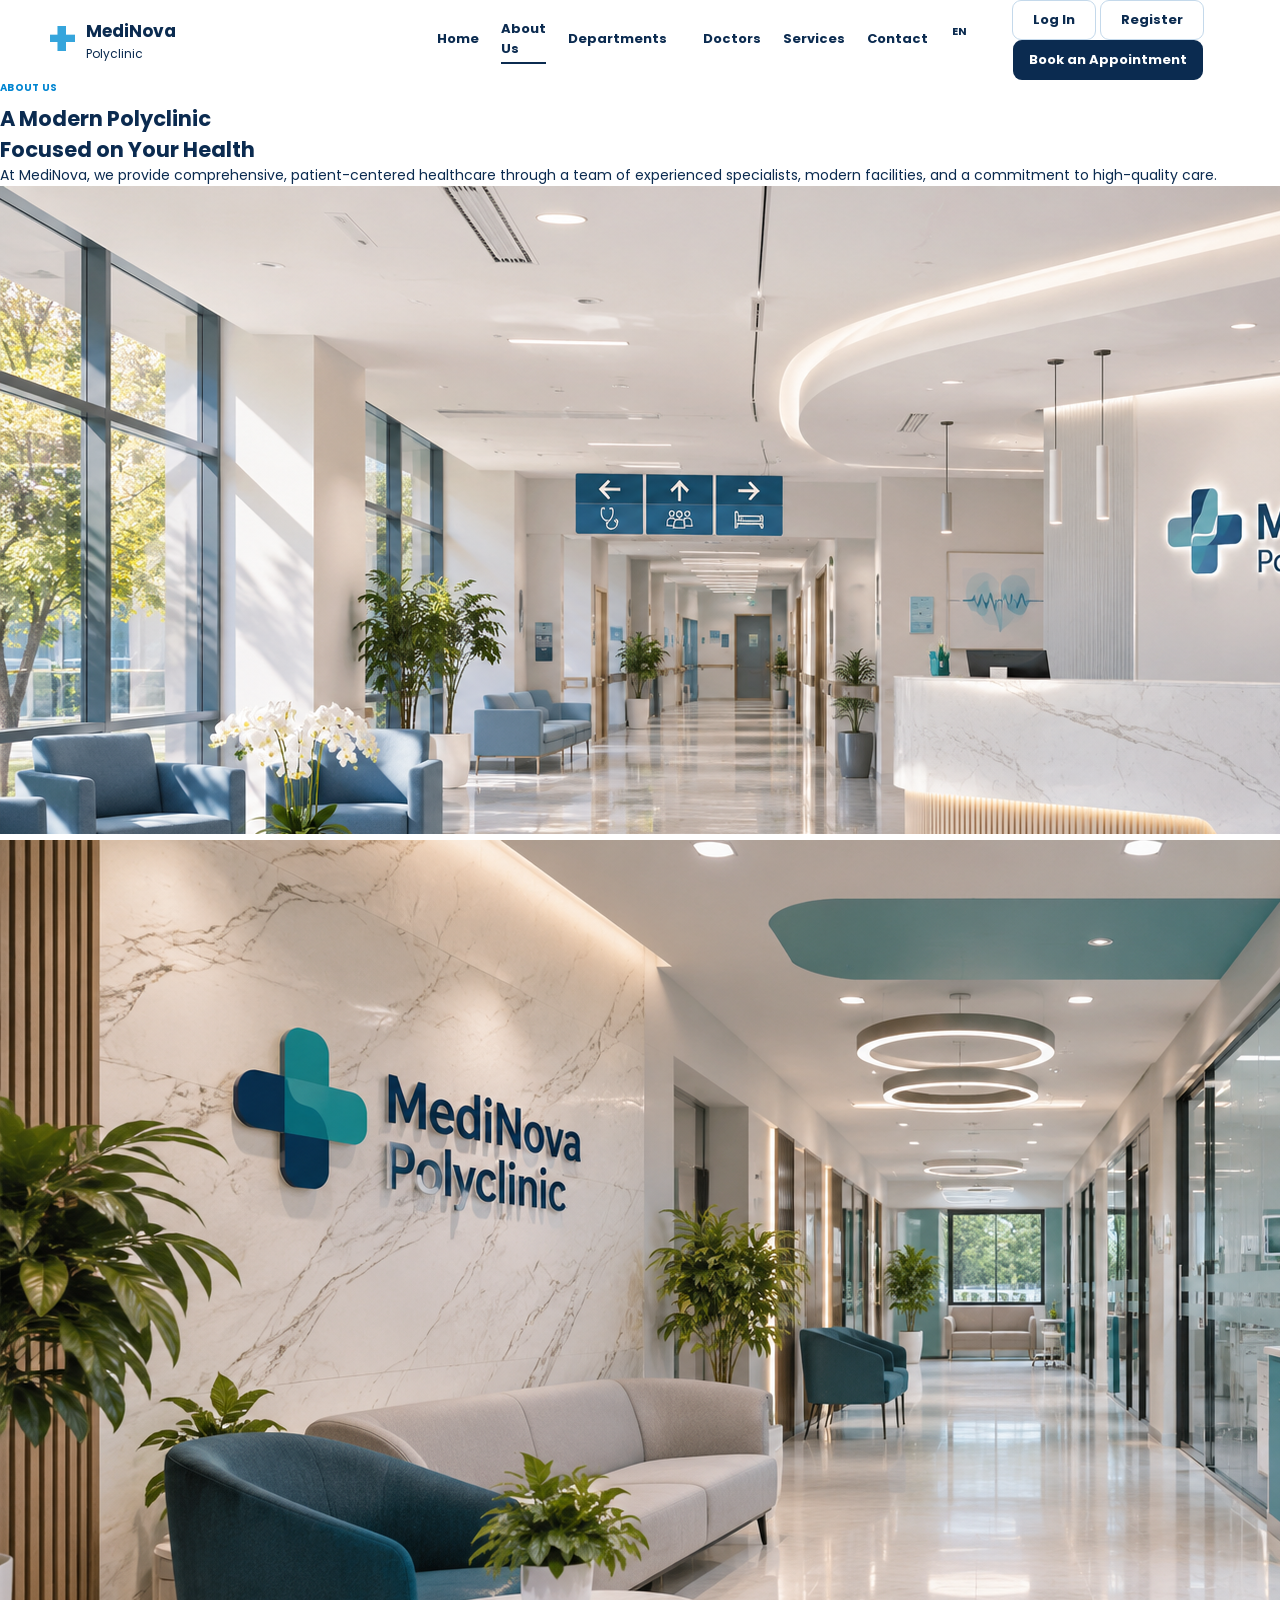
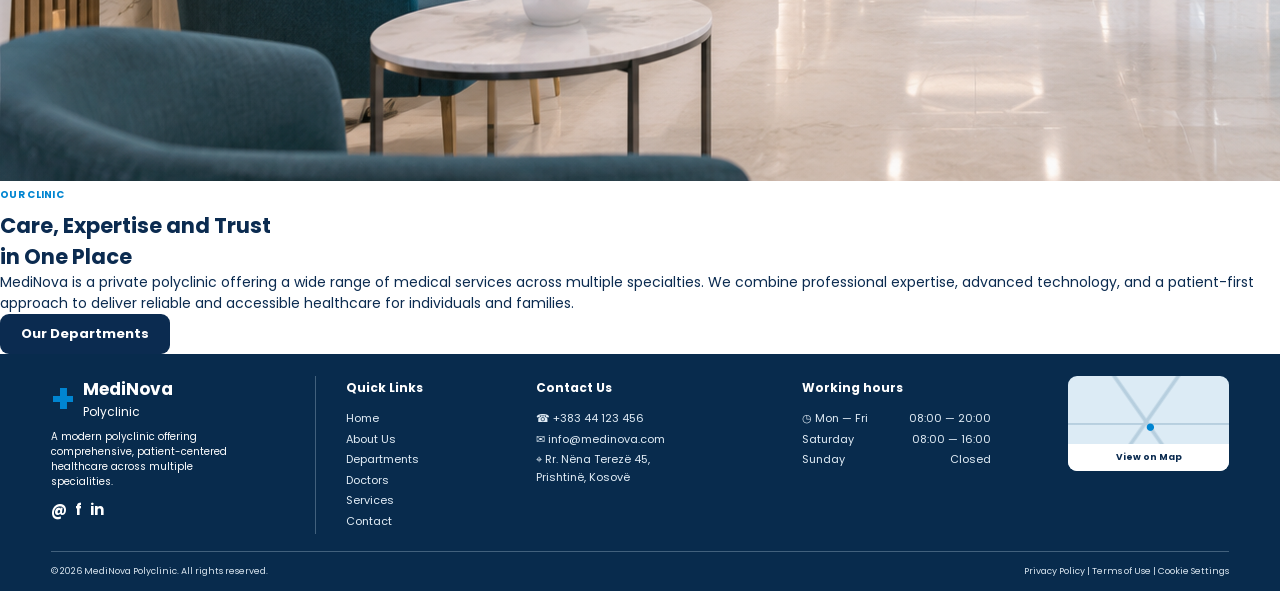
==== Pages/about.html @ 8e52ee2d "fillimi i faqes about header-footer + 2 pjeset e para" ====
<!DOCTYPE html>
<html lang="en">
<head>
    <meta charset="UTF-8">
    <meta name="viewport" content="width=device-width, initial-scale=1.0">
    <title>Medinova Polyclinic</title>
    <link rel="stylesheet" href="../CSS/style.css">
    <link rel="stylesheet" href="../CSS/about.css">

    <link rel="preconnect" href="https://fonts.googleapis.com">
    <link rel="preconnect" href="https://fonts.gstatic.com" crossorigin>

    <link href="https://fonts.googleapis.com/css2?family=Poppins:wght@300;400;500;600;700&display=swap" rel="stylesheet">
</head>
<body>
    <header class="site-header">
        <a class="logo" href="index.html">
            <span class="logo-plus">+</span>
            <span class="logo-text"><strong>MediNova</strong><small>Polyclinic</small></span>
        </a>
        <button class="menu-toggle" id="menuToggle" aria-label="Open navigation">&#9776;</button>

        <nav class="main-nav" id="mainNav">
            <a href="../index.html">Home</a>
            <a class="active" href="Pages/about.html">About Us</a>
            <a href="Pages/departments.html">Departments <img class="down-arrow" src="images/down-arrow.png" alt=""></a>
            <a href="Pages/doctors.html">Doctors</a>
            <a href="Pages/services.html">Services</a>
            <a href="Pages/contact.html">Contact</a>
        </nav>

        <div class="header-actions">
            <button class="language-button">EN <img class="down-arrow" src="images/down-arrow.png" alt=""><button>
            <a href="Pages/login.html" class="button button-light">Log In</a>
            <a href="Pages/register.html" class="button button-light">Register</a>
            <a href="Pages/appointments.html" class="button button-dark header-appointment">Book an Appointment</a> 
        </div>
    </header>


    <main>
        <section class="about-hero">
            <div class="about-hero-copy">
                <p class="eyebrow">ABOUT US</p>
                <h1>A Modern Polyclinic<br>Focused on <span>Your Health</span></h1>
                <p>At MediNova, we provide comprehensive, patient-centered healthcare through a team of experienced specialists, modern facilities, and a commitment to high-quality care.</p>
            </div>
            <div class="about-hero-image">
                <img alt="MediNova clinic" src="../images/medinovaimg2.png">
            </div>
        </section>

        <section class="about-intro">
            <div class="about-intro-image">
                <img alt="Inside the MediNova polyclinic" src="../images/medinovaimg1.png">
            </div>
            <div class="about-intro-copy">
                <p class="eyebrow">OUR CLINIC</p>
                <h2>Care, Expertise and Trust<br>in <span>One Place</span></h2>
                <p>MediNova is a private polyclinic offering a wide range of medical services across multiple specialties. We combine professional expertise, advanced technology, and a patient-first approach to deliver reliable and accessible healthcare for individuals and families.</p>
                <a class="button button-dark" href="departments.html">Our Departments</a>
            </div>
        </section>


    </main>

    <footer class="site-footer">
        <div class="footer-main section-container">
            <div class="footer-brand">
                <a href="index.html" class="logo footer-logo">
                    <span class="logo-plus">+</span>
                    <span class="logo-text">
                        <strong>MediNova</strong>
                        <small>Polyclinic</small>
                    </span>
                </a>
                <p>A modern polyclinic offering comprehensive, patient-centered healthcare across multiple specialities.</p>
                <div class="social-links">
                    <a href="#">@</a>
                    <a href="#">f</a>
                    <a href="#">in</a>
                </div>
            </div>
            <div class="footer-column">
                <h4>Quick Links</h4>
                <a href="index.html">Home</a>
                <a href="Pages/about.html">About Us</a>
                <a href="Pages/departments.html">Departments</a>
                <a href="Pages/doctors.html">Doctors</a>
                <a href="Pages/services.html">Services</a>
                <a href="Pages/contact.html">Contact</a>
            </div>
            <div class="footer-column">
                <h4>Contact Us</h4>
                <p>☎ +383 44 123 456</p>
                <p>✉ info@medinova.com</p>
                <p>⌖ Rr. Nëna Terezë 45,<br>Prishtinë, Kosovë</p>
            </div>
            <div class="footer-column hours-column">
                <h4>Working hours</h4>
                <p>
                    <span>◷ Mon — Fri</span>
                    <span>08:00 — 20:00</span>
                </p>
                <p><span>Saturday</span>
                    <span>08:00 — 16:00</span>
                </p>
                <p>
                    <span>Sunday</span>
                    <span>Closed</span>
                </p>
            </div>
            <a href="Pages/contact.html" class="map-card">
                <span class="map-lines"></span>
                <span class="map-pin">●</span>
                <strong>View on Map</strong>
            </a>
        </div>
        <div class="footer-bottom section-container">
            <span>© 2026 MediNova Polyclinic. All rights reserved.</span>
            <div>
                <a href="#">Privacy Policy</a> | <a href="#">Terms of Use</a> | <a href="#">Cookie Settings</a>
            </div>
        </div>
    </footer>


    <script src="..JS/index.js"></script>
    <script src="..JS/about.js"></script>
    <script src="..JS/common.js"></script>
</body>
</html>
---- CSS/style.css ----
/* stil bazik per body */
*{
    box-sizing: border-box;
    padding: 0;
    margin: 0;
}

body {
    font-family: "Poppins", sans-serif;
    color: #0b2b50;
    background: #ffffff;
    font-size: 14px;
}

a {
    color: inherit;
    text-decoration: none;
}

button {
    font: inherit;
    cursor: pointer;
}

.section-container {
    width: min(92%, 1200px);
    margin: 0 auto;
}

/* stili per header */
.site-header {
    width: 100%;
    min-height: 60px;
    padding: 0 3.7%;
    display: flex;
    align-items: center;
    justify-content: space-between;
    gap: 24px;
    background: #ffffff;
}

.logo {
    display: flex;
    align-items: center;
    gap: 8px;
    flex-shrink: 0;
}

.logo-plus {
    color: #35a5dc;
    font-size: 49px;
    font-weight: bold;
    line-height: 0.8;
}

.logo-text {
    display: flex;
    flex-direction: column;
    color: #0b2b50;
}

.logo-text strong {
    font-size: 17px;
}

.logo-text small {
    font-size: 12px;
    margin-top: 1px;
}

.main-nav {
    display: flex;
    align-items: center;
    gap: 22px;
    height: 60px;
    margin-left: 20%;
}

.main-nav a {
    font-size: 13px;
    font-weight: bold;
    height: 80%;
    display: flex;
    align-items: center;
    border-bottom: 2px solid transparent;
}

.main-nav a:hover,
.main-nav a.active {
    border-bottom-color: #0b2b50;
}


.header-actions {
    display: flex;
    align-items: center;
    gap: 15px;
}

.language-button {
    border: 0;
    background: transparent;
    color: #0b2b50;
    font-weight: bold;
    font-size: 11px;
}

.language-button span {
    margin-left: 4px;
}

button {
    appearance: none;
    background: none;
    border: none;
    padding: 0;
    font: inherit;
    color: inherit;
    cursor: pointer;
}
.button {
    min-height: 40px;
    padding: 0 20px;
    border-radius: 9px;
    display: inline-flex;
    align-items: center;
    justify-content: center;
    font-size: 13px;
    font-weight: bold;
    border: 1px solid transparent; 
    transition: 0.2s;
}

.button-dark {
    color: #ffffff;
    background: #0b2b50;
}

.button-dark:hover {
    background: #17436f;
}

.button-light {
    color: #0b2b50;
    border-color: #c4d9eb;
    background: transparent;
}

.button-light:hover {
    background: #ffffff;
}

.header-appointment {
    min-height: 40px;
    padding: 0 15px;
    font-size: 13px;
}

.menu-toggle {
    display: none;
    border: 0;
    background: transparent;
    color: #0b2b50;
    font-size: 24px;
}

.down-arrow {
    margin-left: 4px;
    width: 10px;

}


.eyebrow {
    color: #0085d1;
    font-size: 10px;
    font-weight: bold;
    letter-spacing: 0.3px;
    margin-bottom: 7px;
}

h1, h2, h3, h4 {
    color: #0b2b50;
}

.site-footer {
    color: #ffffff;
    background: #082b4d;
}

.site-footer a {
    color: inherit;
}

.footer-main {
    min-height: 185px;
    padding-top: 22px;
    padding-bottom: 17px;
    display: grid;
    grid-template-columns: 1.4fr 0.85fr 1.25fr 1.25fr 0.85fr;
    gap: 30px;
}

.footer-brand {
    padding-right: 20px;
    border-right: 1px solid #42617d;
}

.footer-logo {
    margin-bottom: 8px;
}

.footer-logo .logo-plus,
.footer-logo .logo-text {
    color: #ffffff;
}

.footer-logo .logo-plus {
    font-size: 40px;
    color:#0085d1;
}

.footer-brand p {
    max-width: 190px;
    font-size: 10px;
    line-height: 1.5;
}

.social-links {
    display: flex;
    gap: 8px;
    margin-top: 9px;
    font-weight: bold;
    font-size: 15px;
}

.footer-column h4 {
    color: #ffffff;
    font-size: 12px;
    margin: 3px 0 13px;
}

.footer-column a,
.footer-column p {
    display: block;
    color: #e2edf6;
    font-size: 11px;
    line-height: 1.6;
    margin-bottom: 3px;
}

.hours-column p {
    display: flex;
    justify-content: space-between;
    width: 80%;
    gap: 2px;
}

.map-card {
    height: 95px;
    position: relative;
    overflow: hidden;
    border-radius: 9px;
    background: #dcebf5;
    color: #0b2b50 !important;
    display: flex;
    justify-content: center;
    align-items: flex-end;
}

.map-lines {
    position: absolute;
    inset: 0;
    background:
        linear-gradient(55deg, transparent 48%, #b7cfdf 49%, #b7cfdf 50%, transparent 51%),
        linear-gradient(125deg, transparent 47%, #b7cfdf 48%, #b7cfdf 49%, transparent 50%),
        linear-gradient(0deg, transparent 48%, #b7cfdf 49%, #b7cfdf 50%, transparent 51%);
}

.map-pin {
    position: absolute;
    top: 37px;
    left: 48%;
    color: #0085d1;
    font-size: 17px;
}

.map-card strong {
    width: 100%;
    padding: 7px;
    text-align: center;
    background: #ffffff;
    font-size: 9px;
    z-index: 1;
}

.footer-bottom {
    min-height: 40px;
    border-top: 1px solid #42617d;
    display: flex;
    justify-content: space-between;
    align-items: center;
    font-size: 9px;
    color: #d9e5ef;
}
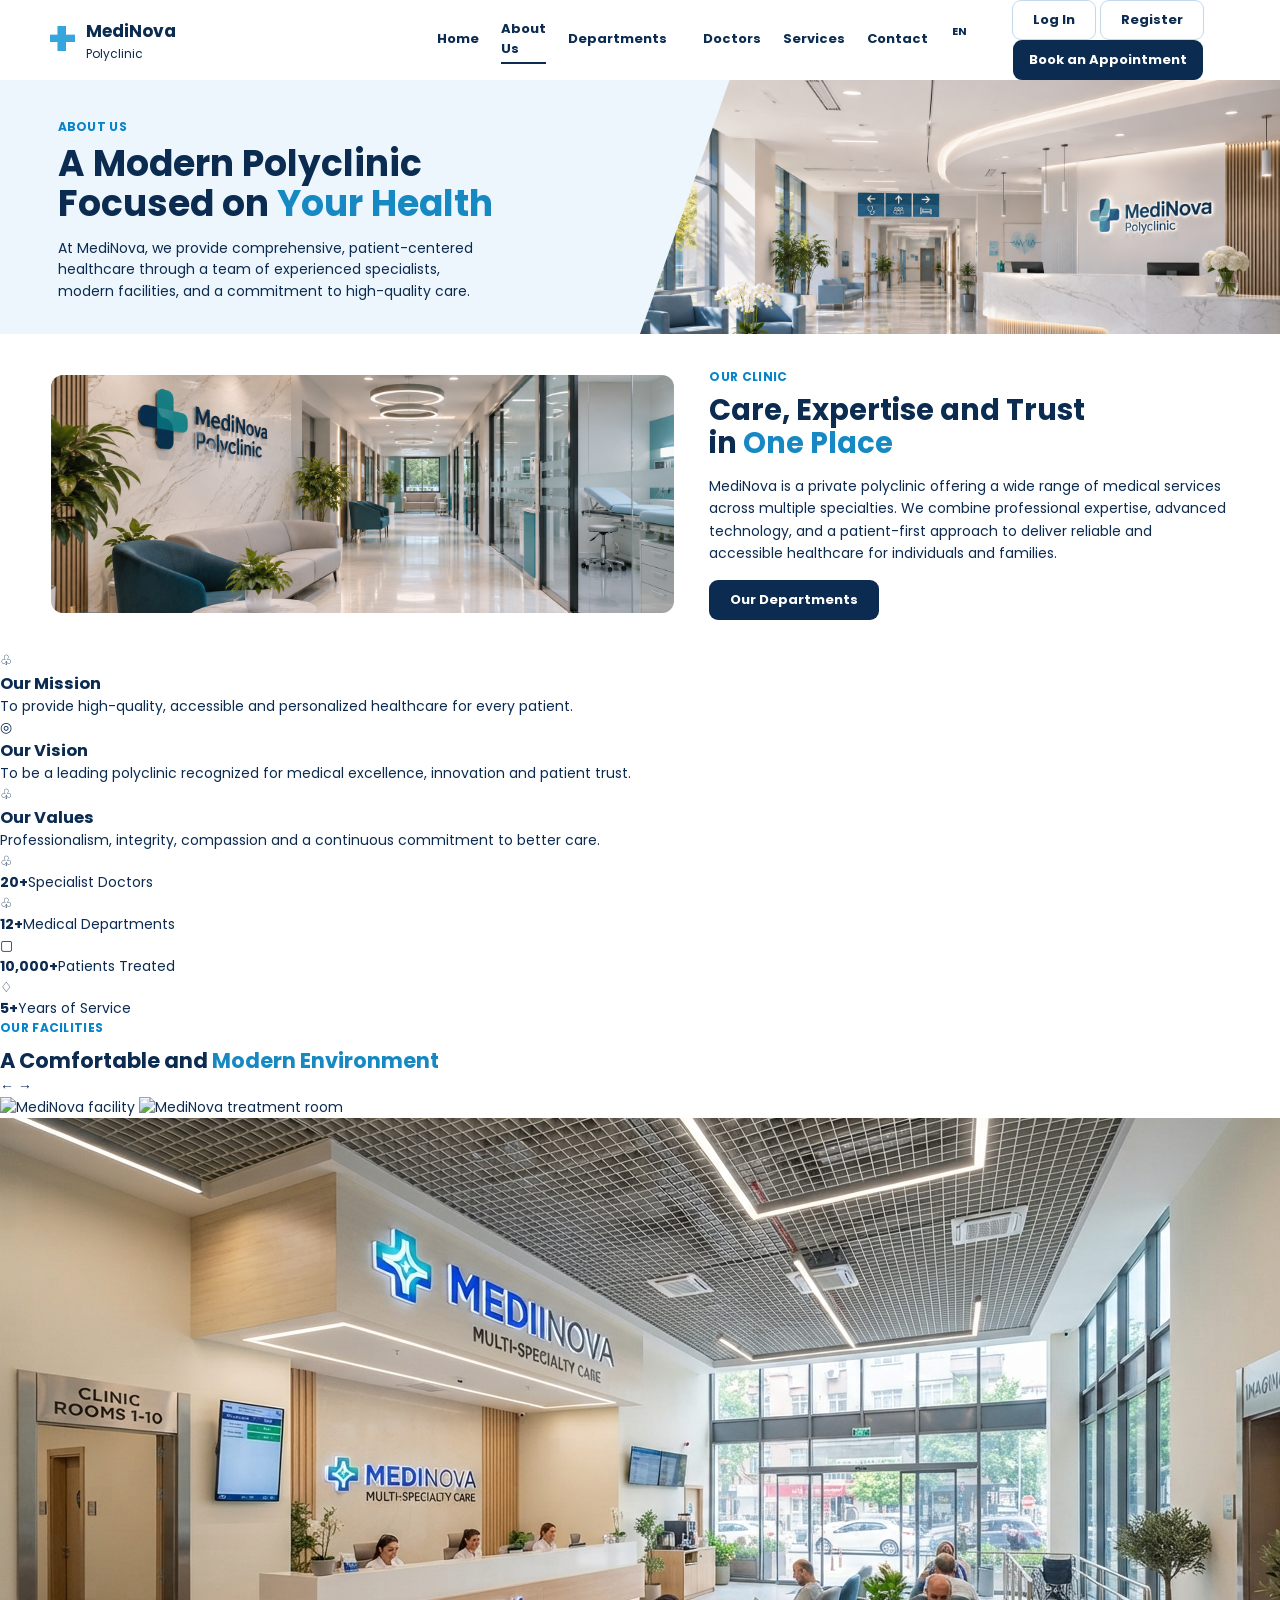
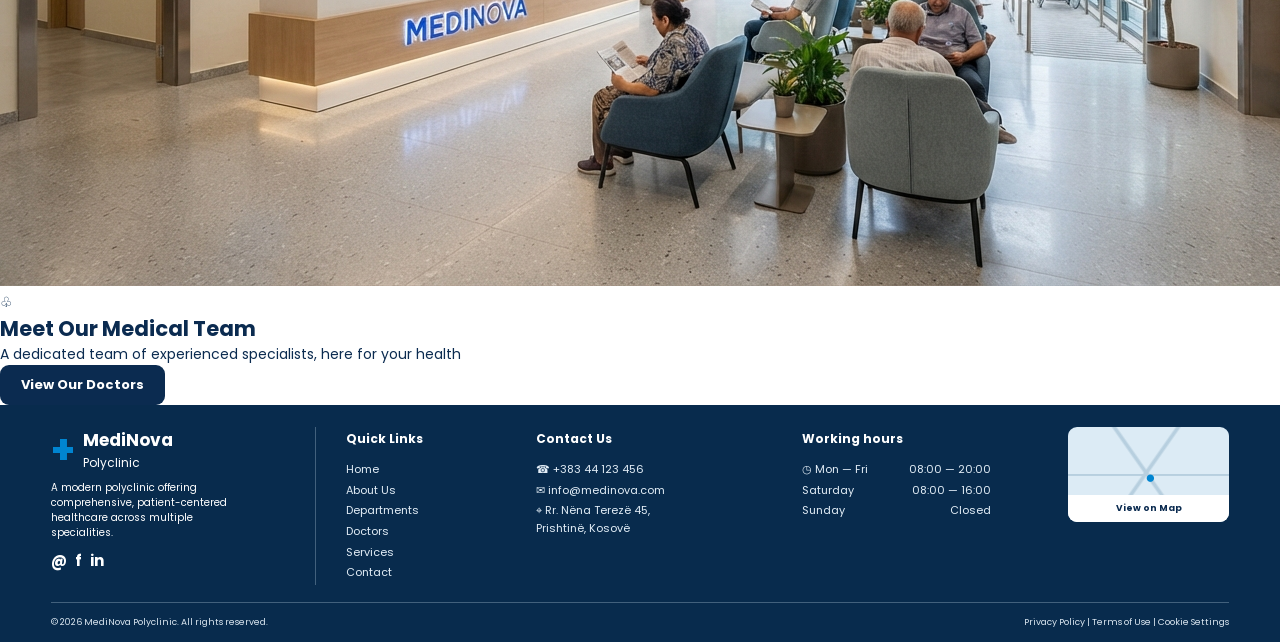
==== commit ae139b8a: "Shtimi i statistikave, galerise se ambienteve dhe banneri i ekipit mjekesor Ne kete pjese te kodit e" ====
--- a/Pages/about.html
+++ b/Pages/about.html
@@ -62,7 +62,53 @@
             </div>
         </section>
 
+        <section class="about-values">
+            <article class="value-card">
+                <span class="value-icon">♧</span>
+                <div><h3>Our Mission</h3> <p>To provide high-quality, accessible and personalized healthcare for every patient.</p></div>
+            </article>
 
+            <article class="value-card">
+                <span class="value-icon">◎</span>
+                <div><h3>Our Vision</h3><p>To be a leading polyclinic recognized for medical excellence, innovation and patient trust.</p></div>
+            </article>
+
+            <article class="value-card">
+                <span class="value-icon">♧</span>
+                <div><h3>Our Values</h3><p>Professionalism, integrity, compassion and a continuous commitment to better care.</p></div>
+            </article>
+        </section>
+
+        <section class="about-stats" aria-label="Clinic statistics">
+            <div class="about-stat"><span class="about-stat-icon">♧</span><div><strong>20+</strong><span>Specialist Doctors</span></div></div>
+            <div class="about-stat"><span class="about-stat-icon">♧</span><div><strong>12+</strong><span>Medical Departments</span></div></div>
+            <div class="about-stat"><span class="about-stat-icon">▢</span><div><strong>10,000+</strong><span>Patients Treated</span></div></div>
+            <div class="about-stat"><span class="about-stat-icon">♢</span><div><strong>5+</strong><span>Years of Service</span></div></div>
+        </section>
+
+        <section class="facilities-section">
+            <div class="facilities-heading">
+                <div><p class="eyebrow">OUR FACILITIES</p><h2>A Comfortable and <span>Modern Environment</span></h2></div>
+                <div class="facility-controls">
+                    <button type="button" id="facilityPrev" aria-label="Previous facility">←</button>
+                    <button type="button" id="facilityNext" aria-label="Next facility">→</button>
+                </div>
+            </div>
+            <div class="facility-gallery" id="facilityGallery">
+                <img alt="MediNova facility" src="../images/facilities.jpeg">
+                <img alt="MediNova treatment room" src="../images/treatmentRoom.jpeg">
+                <img alt="MediNova reception area" src="../images/polyclinic.jpeg">
+            </div>
+        </section>
+
+        <section class="team-banner">
+            <div class="team-banner-icon">♧</div>
+            <div class="team-banner-copy">
+                <h2>Meet Our Medical Team</h2>
+                <p>A dedicated team of experienced specialists, here for your health</p>
+            </div>
+            <a class="button button-dark" href="doctors.html">View Our Doctors</a>
+        </section>
     </main>
 
     <footer class="site-footer">
--- a/CSS/about.css
+++ b/CSS/about.css
@@ -0,0 +1,73 @@
+ .about-hero {
+    min-height: 240px;
+    display: grid;
+    grid-template-columns: 1fr 1fr;
+    background: #edf6fd;
+}
+.about-hero-copy {
+    padding: 38px 9% 30px;
+}
+.eyebrow {
+    color: #0784c9;
+    font-size: 12px;
+    font-weight: bold;
+    letter-spacing: .3px;
+    margin-bottom: 8px;
+}
+.about-hero h1 {
+    max-width: 470px;
+    font-size: clamp(28px, 3.4vw, 36px);
+    line-height: 1.12;
+    margin-bottom: 13px;
+}
+.about-hero h1 span,
+.about-intro h2 span,
+.facilities-heading h2 span {
+    color: #1688c2;
+}
+.about-hero-copy > p:last-child {
+    max-width: 440px;
+    line-height: 1.55;
+}
+.about-hero-image {
+    min-height: 240px;
+    overflow: hidden;
+    clip-path: polygon(14% 0, 100% 0, 100% 100%, 0 100%);
+}
+.about-hero-image img {
+    width: 100%;
+    height: 100%;
+    object-fit: cover;
+}
+.about-intro {
+    width: min(92%, 1200px);
+    margin: 34px auto 30px;
+    display: grid;
+    grid-template-columns: 1.2fr 1fr;
+    gap: 35px;
+    align-items: center;
+}
+.about-intro-image {
+    height: 238px;
+    overflow: hidden;
+    border-radius: 12px;
+}
+.about-intro-image img {
+    width: 100%;
+    height: 100%;
+    object-fit: cover;
+}
+.about-intro-copy h2 {
+    font-size: 29px;
+    line-height: 1.15;
+    margin-bottom: 14px;
+}
+.about-intro-copy > p:not(.eyebrow) {
+    line-height: 1.6;
+    margin-bottom: 16px;
+}
+.button {
+    display: inline-flex;
+    align-items: center;
+    justify-content: center;
+}
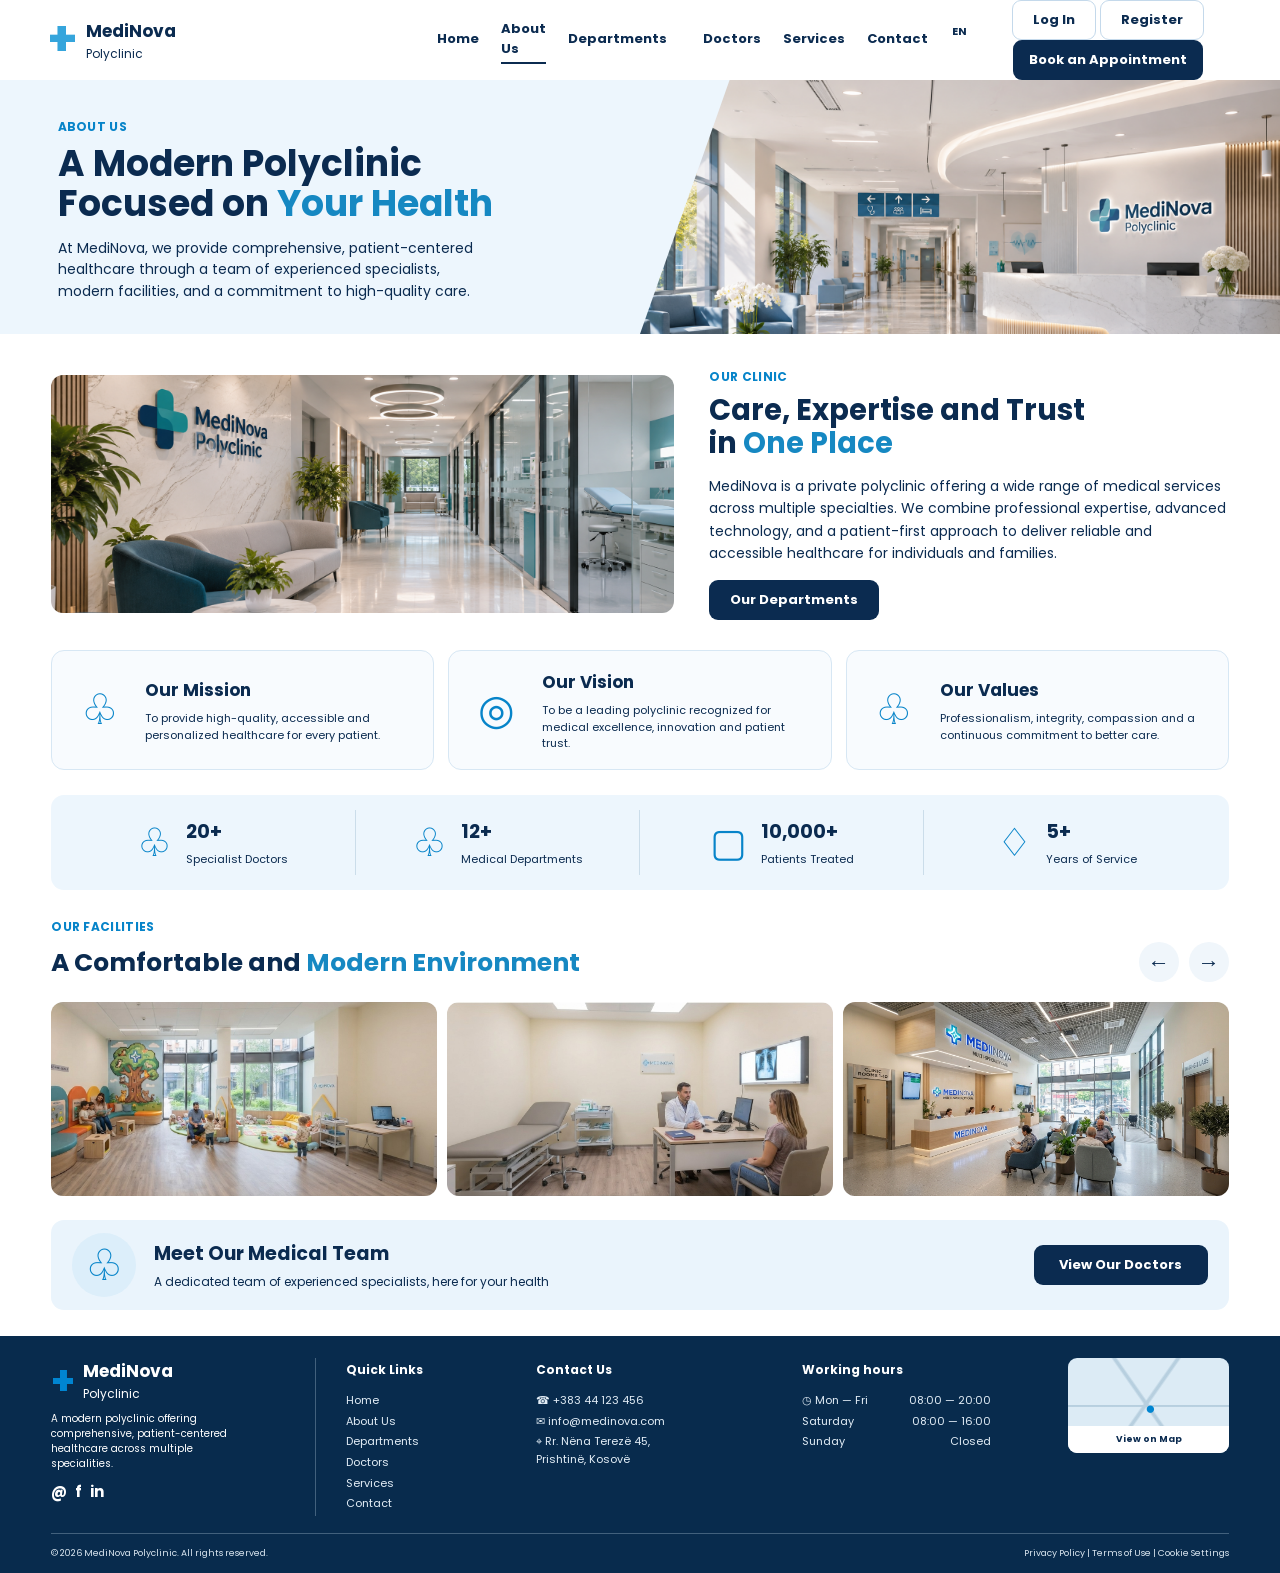
==== commit 26b104ac: "Pemiresimi i lidhjes se faqes about us me departments" ====
--- a/Pages/about.html
+++ b/Pages/about.html
@@ -23,7 +23,7 @@
         <nav class="main-nav" id="mainNav">
             <a href="../index.html">Home</a>
             <a class="active" href="Pages/about.html">About Us</a>
-            <a href="Pages/departments.html">Departments <img class="down-arrow" src="images/down-arrow.png" alt=""></a>
+            <a href="departments.html">Departments <img class="down-arrow" src="images/down-arrow.png" alt=""></a>
             <a href="Pages/doctors.html">Doctors</a>
             <a href="Pages/services.html">Services</a>
             <a href="Pages/contact.html">Contact</a>
--- a/CSS/about.css
+++ b/CSS/about.css
@@ -1,73 +1,215 @@
- .about-hero {
-    min-height: 240px;
-    display: grid;
-    grid-template-columns: 1fr 1fr;
-    background: #edf6fd;
+.about-hero {
+  min-height: 240px;
+  display: grid;
+  grid-template-columns: 1fr 1fr;
+  background: #edf6fd;
 }
 .about-hero-copy {
-    padding: 38px 9% 30px;
+  padding: 38px 9% 30px;
 }
 .eyebrow {
-    color: #0784c9;
-    font-size: 12px;
-    font-weight: bold;
-    letter-spacing: .3px;
-    margin-bottom: 8px;
+  color: #0784c9;
+  font-size: 12px;
+  font-weight: bold;
+  letter-spacing: 0.3px;
+  margin-bottom: 8px;
 }
 .about-hero h1 {
-    max-width: 470px;
-    font-size: clamp(28px, 3.4vw, 36px);
-    line-height: 1.12;
-    margin-bottom: 13px;
+  max-width: 470px;
+  font-size: clamp(28px, 3.4vw, 36px);
+  line-height: 1.12;
+  margin-bottom: 13px;
 }
 .about-hero h1 span,
 .about-intro h2 span,
 .facilities-heading h2 span {
-    color: #1688c2;
+  color: #1688c2;
 }
 .about-hero-copy > p:last-child {
-    max-width: 440px;
-    line-height: 1.55;
+  max-width: 440px;
+  line-height: 1.55;
 }
 .about-hero-image {
-    min-height: 240px;
-    overflow: hidden;
-    clip-path: polygon(14% 0, 100% 0, 100% 100%, 0 100%);
+  min-height: 240px;
+  overflow: hidden;
+  clip-path: polygon(14% 0, 100% 0, 100% 100%, 0 100%);
 }
 .about-hero-image img {
-    width: 100%;
-    height: 100%;
-    object-fit: cover;
+  width: 100%;
+  height: 100%;
+  object-fit: cover;
 }
 .about-intro {
-    width: min(92%, 1200px);
-    margin: 34px auto 30px;
-    display: grid;
-    grid-template-columns: 1.2fr 1fr;
-    gap: 35px;
-    align-items: center;
+  width: min(92%, 1200px);
+  margin: 34px auto 30px;
+  display: grid;
+  grid-template-columns: 1.2fr 1fr;
+  gap: 35px;
+  align-items: center;
 }
 .about-intro-image {
-    height: 238px;
-    overflow: hidden;
-    border-radius: 12px;
+  height: 238px;
+  overflow: hidden;
+  border-radius: 12px;
 }
 .about-intro-image img {
-    width: 100%;
-    height: 100%;
-    object-fit: cover;
+  width: 100%;
+  height: 100%;
+  object-fit: cover;
 }
 .about-intro-copy h2 {
-    font-size: 29px;
-    line-height: 1.15;
-    margin-bottom: 14px;
+  font-size: 29px;
+  line-height: 1.15;
+  margin-bottom: 14px;
 }
 .about-intro-copy > p:not(.eyebrow) {
-    line-height: 1.6;
-    margin-bottom: 16px;
+  line-height: 1.6;
+  margin-bottom: 16px;
 }
 .button {
-    display: inline-flex;
-    align-items: center;
-    justify-content: center;
-}+  display: inline-flex;
+  align-items: center;
+  justify-content: center;
+}
+
+.about-values {
+  width: min(92%, 1200px);
+  margin: 0 auto 25px;
+  display: grid;
+  grid-template-columns: repeat(3, 1fr);
+  gap: 14px;
+}
+.value-card {
+  min-height: 120px;
+  border: 1px solid #d7e7f4;
+  background: #f8fbfe;
+  border-radius: 13px;
+  padding: 17px 20px;
+  display: flex;
+  align-items: center;
+  gap: 18px;
+}
+.value-icon {
+  color: #0784c9;
+  font-size: 42px;
+  line-height: 1;
+  min-width: 55px;
+  text-align: center;
+}
+.value-card h3 {
+  font-size: 17px;
+  margin-bottom: 7px;
+}
+.value-card p {
+  font-size: 11px;
+  line-height: 1.5;
+}
+
+.about-stats {
+  width: min(92%, 1200px);
+  margin: 0 auto 28px;
+  padding: 15px 20px;
+  border-radius: 13px;
+  background: #edf6fd;
+  display: grid;
+  grid-template-columns: repeat(4, 1fr);
+}
+.about-stat {
+  display: flex;
+  align-items: center;
+  justify-content: center;
+  gap: 14px;
+  padding: 3px 12px;
+  border-right: 1px solid #cbddea;
+}
+.about-stat:last-child {
+  border-right: 0;
+}
+.about-stat-icon {
+  color: #0784c9;
+  font-size: 39px;
+}
+.about-stat strong,
+.about-stat span:last-child {
+  display: block;
+}
+.about-stat strong {
+  font-size: 19px;
+  margin-bottom: 5px;
+}
+.about-stat div span {
+  font-size: 11px;
+}
+.facilities-section {
+  width: min(92%, 1200px);
+  margin: 0 auto 24px;
+}
+.facilities-heading {
+  display: flex;
+  align-items: end;
+  justify-content: space-between;
+  margin-bottom: 20px;
+}
+.facilities-heading h2 {
+  font-size: 25px;
+}
+.facility-controls {
+  display: flex;
+  gap: 10px;
+}
+.facility-controls button {
+  border: 0;
+  background: #f0f6fb;
+  color: #0b2b50;
+  width: 40px;
+  height: 40px;
+  border-radius: 50%;
+  font-size: 22px;
+}
+.facility-gallery {
+  display: grid;
+  grid-template-columns: repeat(3, 1fr);
+  gap: 10px;
+}
+.facility-gallery img {
+  display: block;
+  width: 100%;
+  height: 194px;
+  border-radius: 12px;
+  object-fit: cover;
+}
+.team-banner {
+  width: min(92%, 1200px);
+  margin: 0 auto 26px;
+  padding: 13px 21px;
+  background: #eaf4fc;
+  border-radius: 13px;
+  display: flex;
+  align-items: center;
+  gap: 18px;
+}
+.team-banner-icon {
+  width: 64px;
+  height: 64px;
+  border-radius: 50%;
+  background: #dceefa;
+  color: #0784c9;
+  font-size: 43px;
+  display: flex;
+  align-items: center;
+  justify-content: center;
+  flex-shrink: 0;
+}
+.team-banner-copy {
+  flex: 1;
+}
+.team-banner h2 {
+  font-size: 19px;
+  margin-bottom: 5px;
+}
+.team-banner p {
+  font-size: 12px;
+}
+.team-banner .button {
+  min-width: 174px;
+}
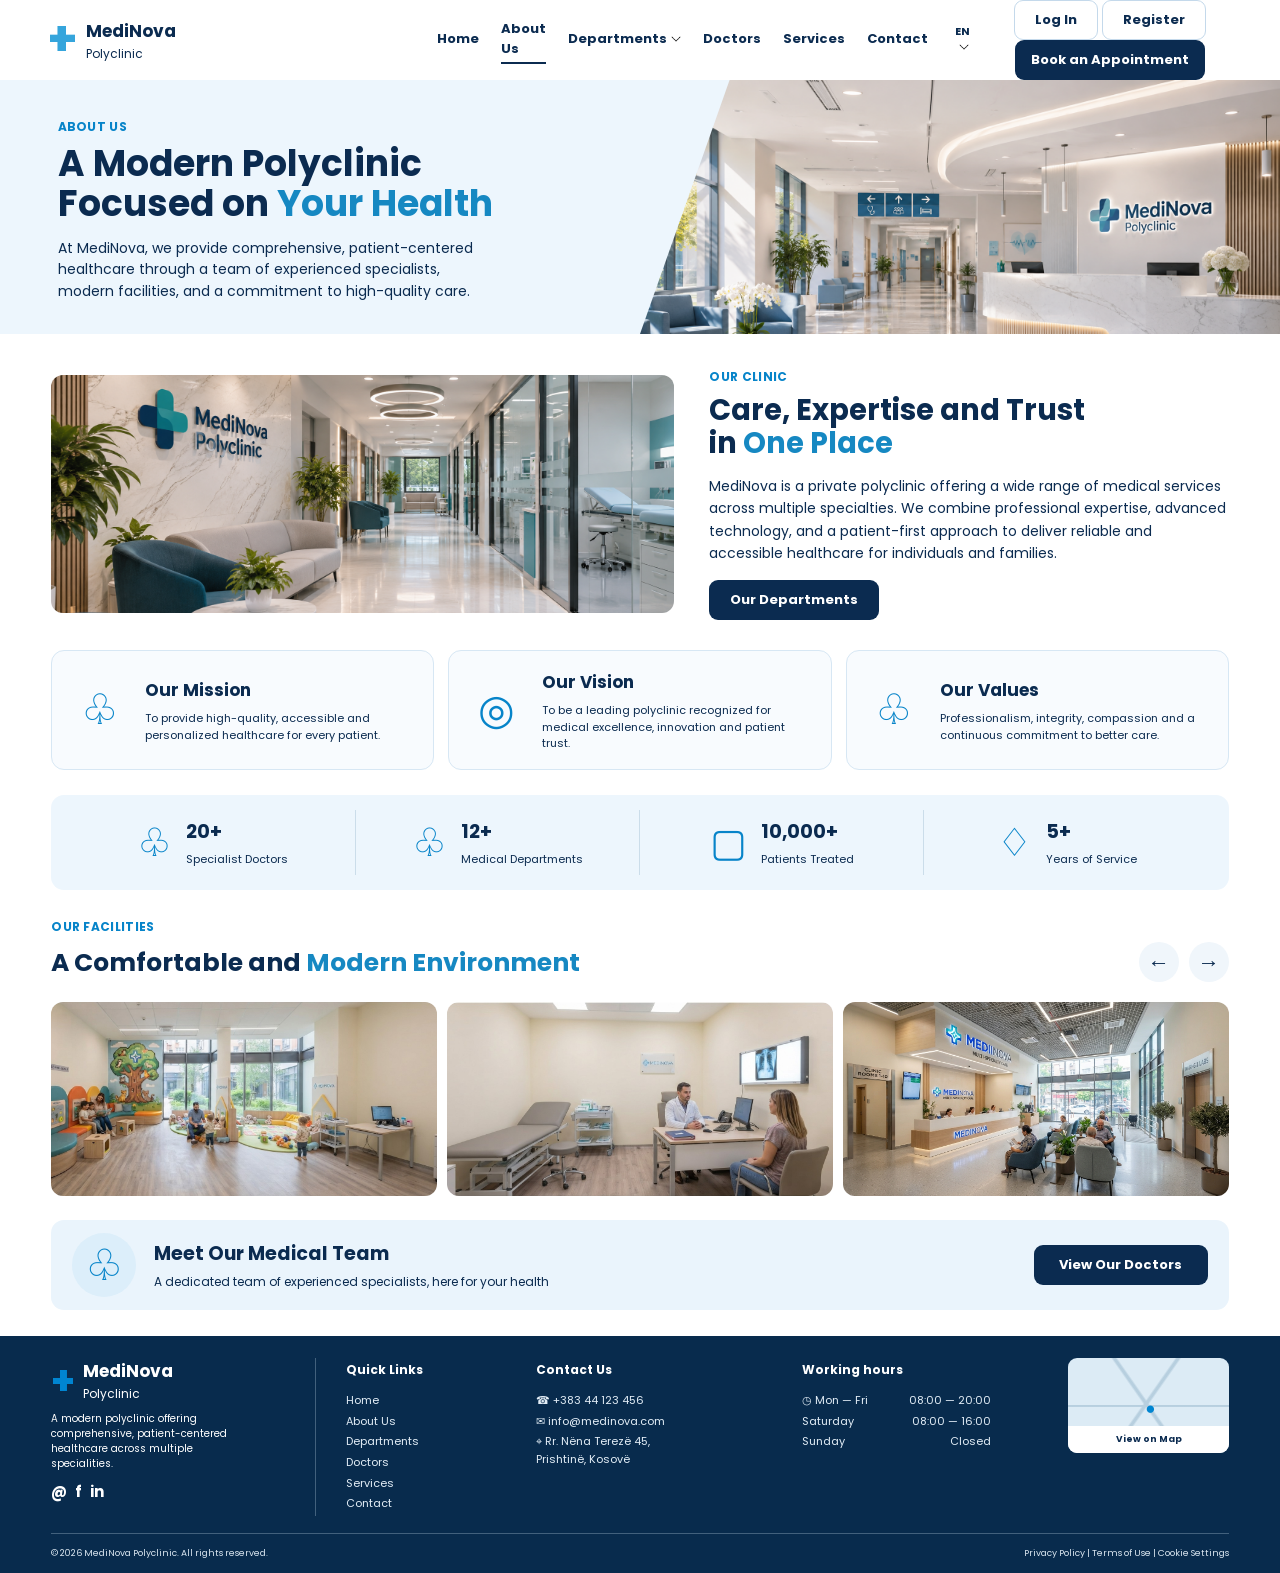
==== commit bf85499a: "header fix pershtatja e headerit si indexi" ====
--- a/Pages/about.html
+++ b/Pages/about.html
@@ -23,17 +23,17 @@
         <nav class="main-nav" id="mainNav">
             <a href="../index.html">Home</a>
             <a class="active" href="Pages/about.html">About Us</a>
-            <a href="departments.html">Departments <img class="down-arrow" src="images/down-arrow.png" alt=""></a>
-            <a href="Pages/doctors.html">Doctors</a>
-            <a href="Pages/services.html">Services</a>
-            <a href="Pages/contact.html">Contact</a>
+            <a href="departments.html">Departments <img class="down-arrow" src="../images/down-arrow.png" alt=""></a>
+            <a href="doctors.html">Doctors</a>
+            <a href="services.html">Services</a>
+            <a href="contact.html">Contact</a>
         </nav>
 
         <div class="header-actions">
-            <button class="language-button">EN <img class="down-arrow" src="images/down-arrow.png" alt=""><button>
-            <a href="Pages/login.html" class="button button-light">Log In</a>
-            <a href="Pages/register.html" class="button button-light">Register</a>
-            <a href="Pages/appointments.html" class="button button-dark header-appointment">Book an Appointment</a> 
+            <button class="language-button">EN <img class="down-arrow" src="../images/down-arrow.png" alt=""><button>
+            <a href="login.html" class="button button-light">Log In</a>
+            <a href="register.html" class="button button-light">Register</a>
+            <a href="appointments.html" class="button button-dark header-appointment">Book an Appointment</a> 
         </div>
     </header>
 
